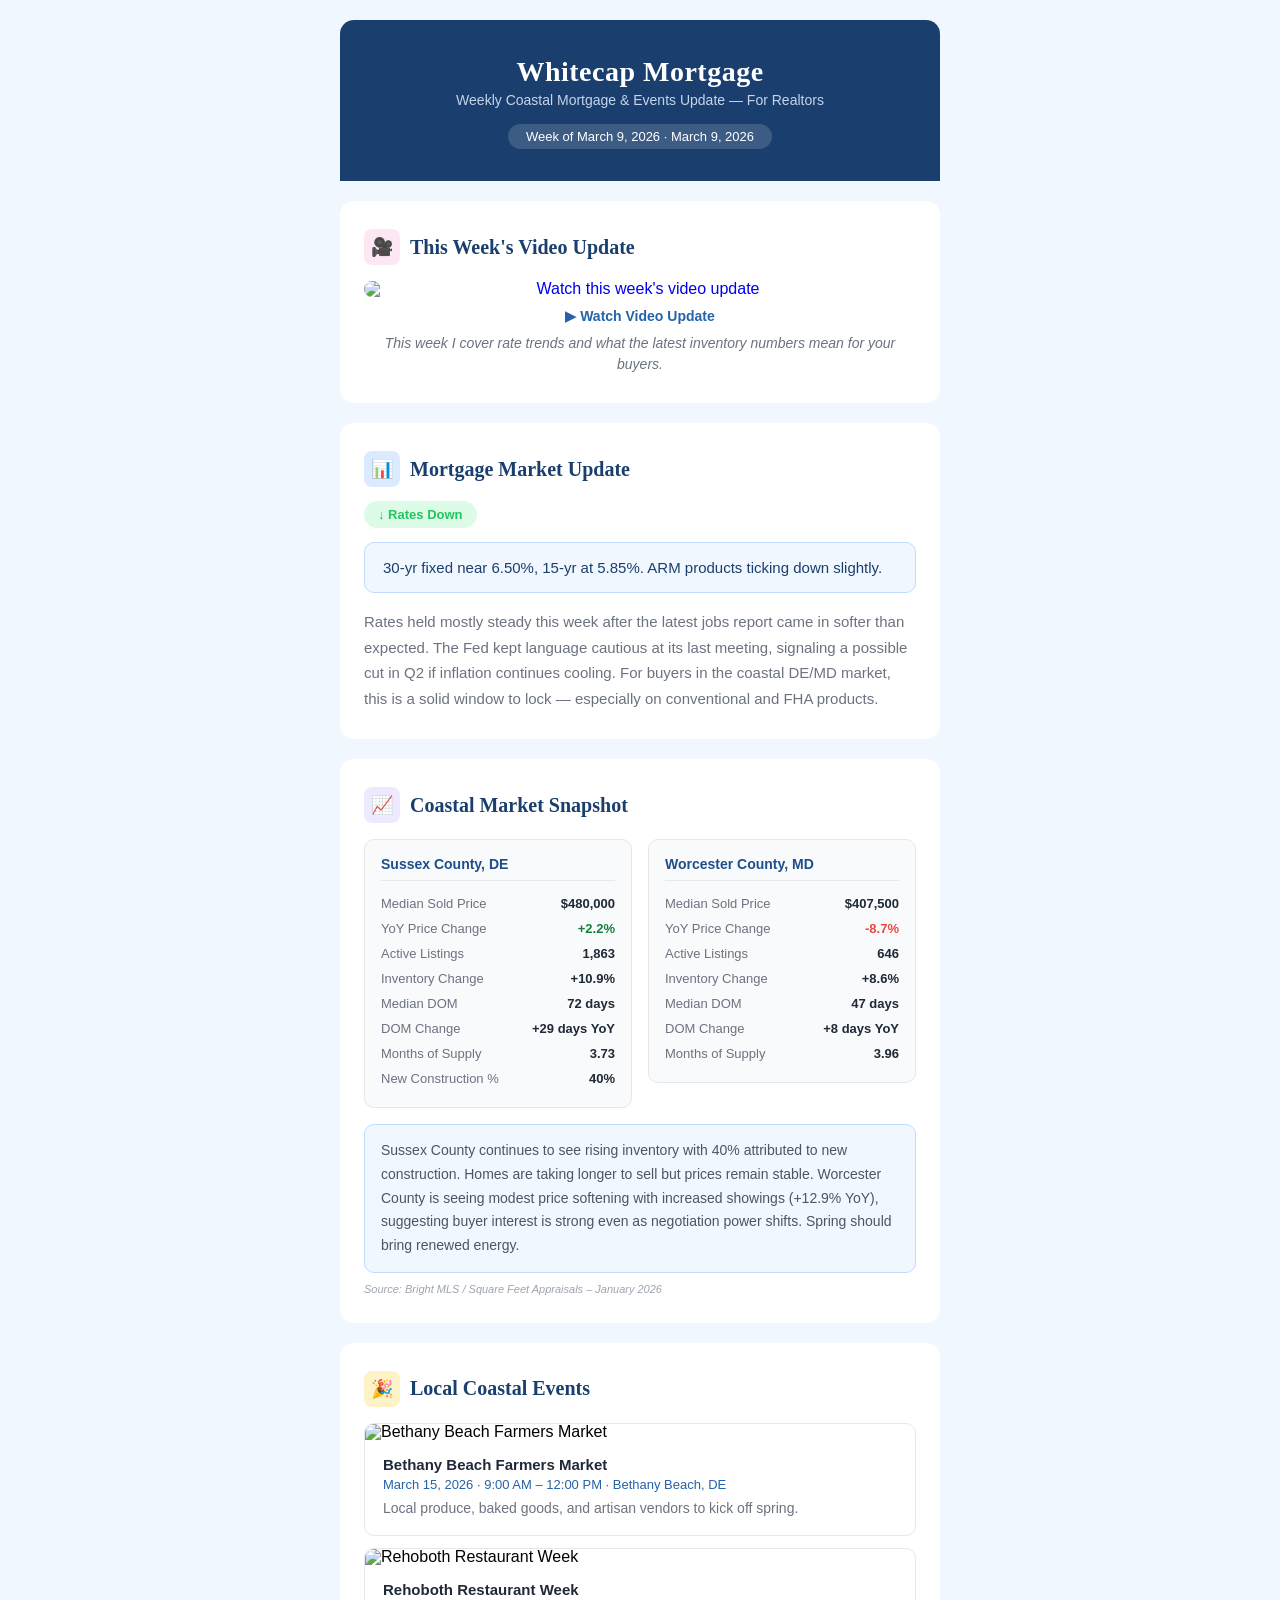
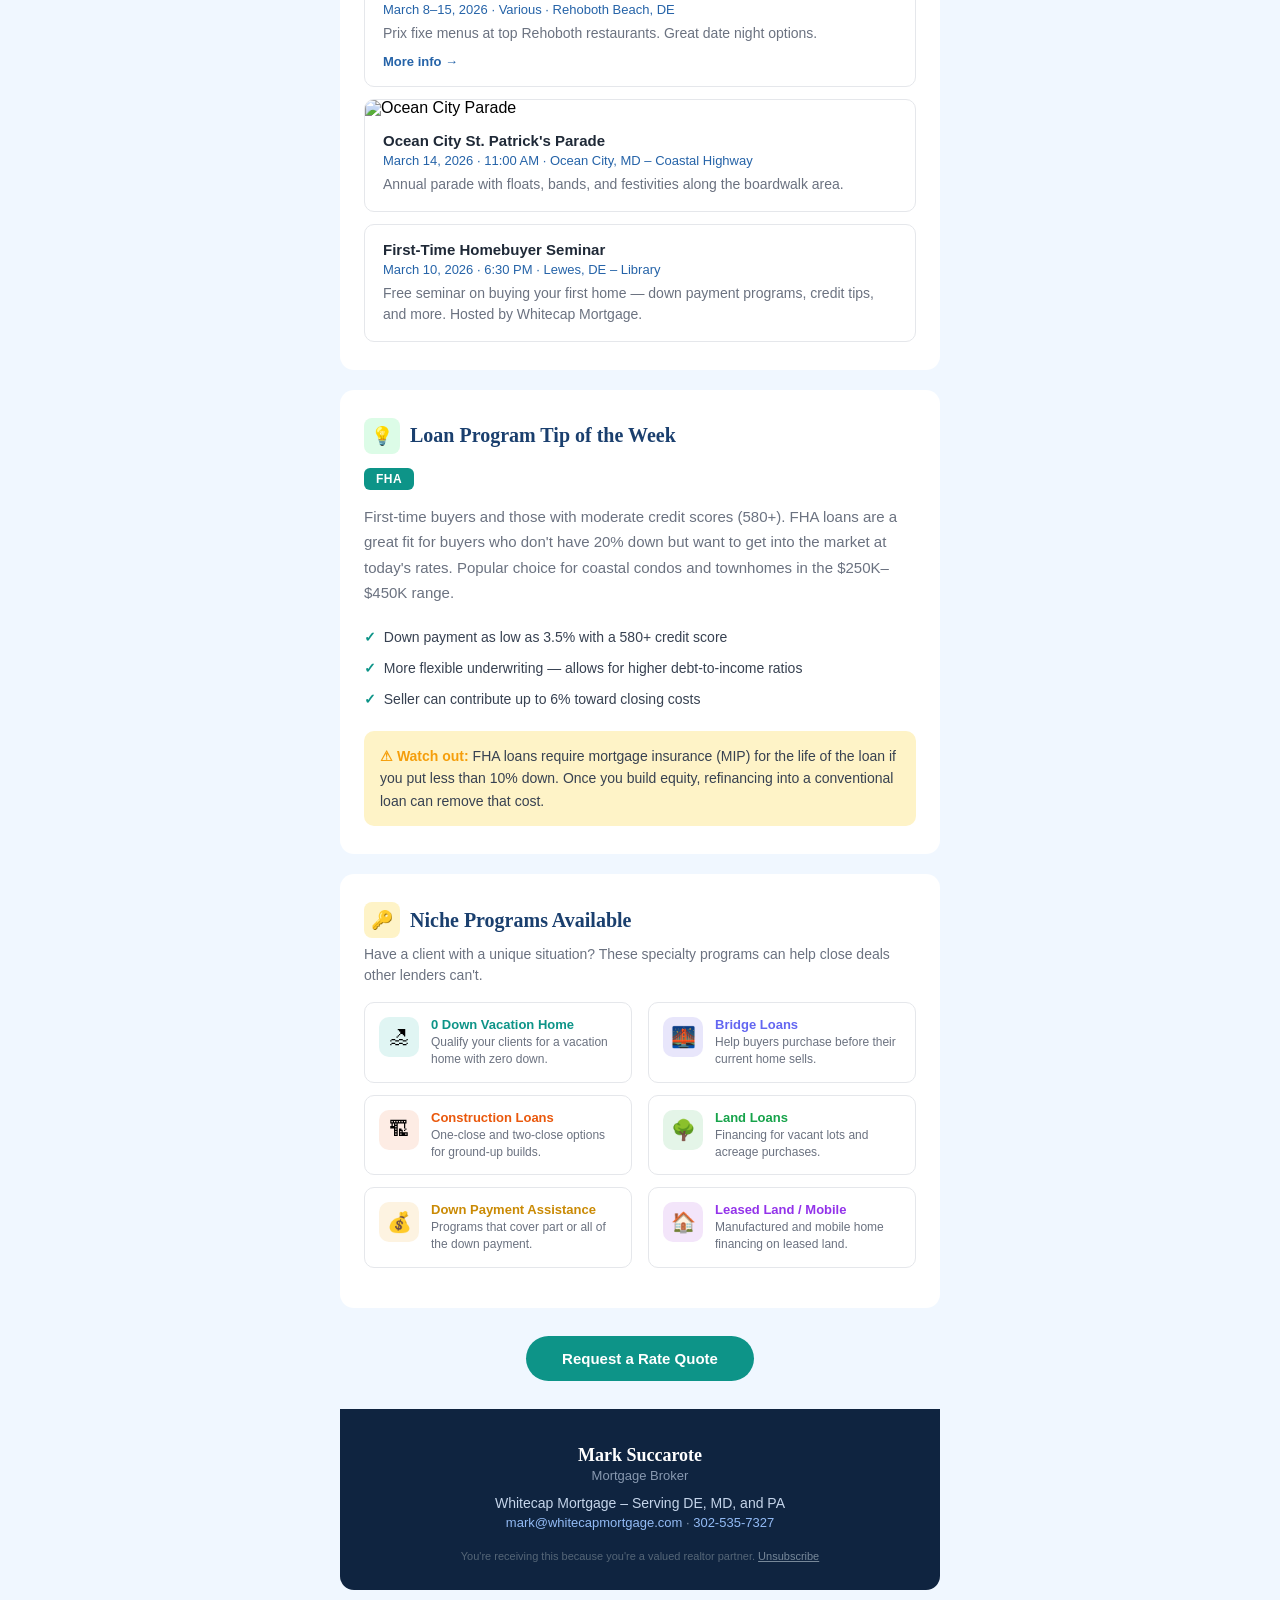
==== index.html @ 46ae816a "Add newsletter template" ====
<!DOCTYPE html>
<html lang="en" xmlns="http://www.w3.org/1999/xhtml" xmlns:v="urn:schemas-microsoft-com:vml" xmlns:o="urn:schemas-microsoft-com:office:office">
<head>
<meta charset="UTF-8">
<meta name="viewport" content="width=device-width, initial-scale=1.0">
<meta http-equiv="X-UA-Compatible" content="IE=edge">
<title>Whitecap Mortgage - Weekly Coastal Update</title>
<!--[if mso]>
<noscript>
<xml>
<o:OfficeDocumentSettings>
<o:PixelsPerInch>96</o:PixelsPerInch>
</o:OfficeDocumentSettings>
</xml>
</noscript>
<![endif]-->
<style type="text/css">
  body, table, td, a { -webkit-text-size-adjust: 100%; -ms-text-size-adjust: 100%; }
  table, td { mso-table-lspace: 0pt; mso-table-rspace: 0pt; }
  img { -ms-interpolation-mode: bicubic; border: 0; height: auto; line-height: 100%; outline: none; text-decoration: none; }
  body { margin: 0 !important; padding: 0 !important; width: 100% !important; }
  @media only screen and (max-width: 620px) {
    .mobile-full { width: 100% !important; }
    .mobile-padding { padding-left: 16px !important; padding-right: 16px !important; }
    .stats-col { display: block !important; width: 100% !important; padding-left: 0 !important; padding-right: 0 !important; padding-bottom: 12px !important; }
    .niche-col { display: block !important; width: 100% !important; padding-left: 0 !important; padding-right: 0 !important; }
  }
</style>
</head>
<body style="margin:0; padding:0; background-color:#f0f7ff; font-family:Arial, Helvetica, sans-serif;">

<!-- WRAPPER -->
<table role="presentation" width="100%" cellpadding="0" cellspacing="0" border="0" style="background-color:#f0f7ff;">
<tr><td align="center" style="padding:20px 10px;">

<!-- MAIN CONTAINER 600px -->
<table role="presentation" width="600" cellpadding="0" cellspacing="0" border="0" class="mobile-full" style="max-width:600px; width:100%;">

<!-- ========== HEADER ========== -->
<tr>
<td align="center" style="background-color:#1a3f6e; padding:36px 24px 32px; border-radius:14px 14px 0 0;">
  <h1 style="margin:0; font-family:Georgia, 'Times New Roman', serif; font-size:28px; font-weight:700; color:#ffffff; letter-spacing:0.5px;">Whitecap Mortgage</h1>
  <p style="margin:4px 0 0; font-size:14px; color:#c5d5ea; font-weight:400;">Weekly Coastal Mortgage &amp; Events Update &#8212; For Realtors</p>
  <table role="presentation" cellpadding="0" cellspacing="0" border="0" style="margin-top:16px;">
  <tr><td style="background-color:rgba(255,255,255,0.15); border-radius:20px; padding:5px 18px; font-size:13px; font-weight:500; color:#ffffff;">
    <!-- EDIT: Issue title and date -->
    Week of March 9, 2026 &#183; March 9, 2026
  </td></tr>
  </table>
</td>
</tr>

<!-- SPACER -->
<tr><td style="height:20px; background-color:#f0f7ff; font-size:1px; line-height:1px;">&#160;</td></tr>

<!-- ========== WEEKLY VIDEO ========== -->
<!-- Delete this entire section if no video this week -->
<tr>
<td style="background-color:#ffffff; border-radius:14px; padding:28px 24px;" class="mobile-padding">
  <table role="presentation" cellpadding="0" cellspacing="0" border="0"><tr>
    <td style="width:36px; height:36px; background-color:#fce7f3; border-radius:8px; text-align:center; vertical-align:middle; font-size:18px;">&#127909;</td>
    <td style="padding-left:10px; font-family:Georgia, 'Times New Roman', serif; font-size:20px; font-weight:700; color:#1a3f6e;">This Week's Video Update</td>
  </tr></table>
  <!-- EDIT: Replace YOUR_VIDEO_ID with the YouTube video ID -->
  <table role="presentation" width="100%" cellpadding="0" cellspacing="0" border="0" style="margin-top:16px;">
  <tr><td align="center">
    <a href="https://www.youtube.com/watch?v=YOUR_VIDEO_ID" target="_blank" style="text-decoration:none;">
      <img src="https://img.youtube.com/vi/YOUR_VIDEO_ID/hqdefault.jpg" alt="Watch this week's video update" width="552" style="width:100%; max-width:552px; border-radius:10px; display:block;" />
    </a>
    <p style="margin:10px 0 0;">
      <a href="https://www.youtube.com/watch?v=YOUR_VIDEO_ID" target="_blank" style="font-size:14px; font-weight:600; color:#2563a8; text-decoration:none;">&#9654; Watch Video Update</a>
    </p>
    <!-- EDIT: Video caption -->
    <p style="margin:8px 0 0; font-size:14px; color:#6b7280; font-style:italic; line-height:1.5;">
      This week I cover rate trends and what the latest inventory numbers mean for your buyers.
    </p>
  </td></tr>
  </table>
</td>
</tr>
<!-- END VIDEO -->

<tr><td style="height:20px; background-color:#f0f7ff; font-size:1px; line-height:1px;">&#160;</td></tr>

<!-- ========== MORTGAGE MARKET UPDATE ========== -->
<tr>
<td style="background-color:#ffffff; border-radius:14px; padding:28px 24px;" class="mobile-padding">
  <table role="presentation" cellpadding="0" cellspacing="0" border="0"><tr>
    <td style="width:36px; height:36px; background-color:#dbeafe; border-radius:8px; text-align:center; vertical-align:middle; font-size:18px;">&#128202;</td>
    <td style="padding-left:10px; font-family:Georgia, 'Times New Roman', serif; font-size:20px; font-weight:700; color:#1a3f6e;">Mortgage Market Update</td>
  </tr></table>

  <!-- EDIT: Rate direction - pick ONE badge, delete the other two -->
  <!-- DOWN (green) -->
  <table role="presentation" cellpadding="0" cellspacing="0" border="0" style="margin-top:14px;">
  <tr><td style="background-color:#dcfce7; border-radius:20px; padding:6px 14px; font-size:13px; font-weight:700; color:#22c55e;">&#8595; Rates Down</td></tr>
  </table>
  <!-- UP (red) - uncomment if needed
  <table role="presentation" cellpadding="0" cellspacing="0" border="0" style="margin-top:14px;">
  <tr><td style="background-color:#fee2e2; border-radius:20px; padding:6px 14px; font-size:13px; font-weight:700; color:#ef4444;">&#8593; Rates Up</td></tr>
  </table>
  -->
  <!-- FLAT (amber) - uncomment if needed
  <table role="presentation" cellpadding="0" cellspacing="0" border="0" style="margin-top:14px;">
  <tr><td style="background-color:#fef3c7; border-radius:20px; padding:6px 14px; font-size:13px; font-weight:700; color:#f59e0b;">&#8594; Rates Flat</td></tr>
  </table>
  -->

  <!-- EDIT: Rate snapshot -->
  <table role="presentation" width="100%" cellpadding="0" cellspacing="0" border="0" style="margin-top:14px;">
  <tr><td style="background-color:#f0f7ff; border:1px solid #bfdbfe; border-radius:10px; padding:16px 18px; font-size:15px; font-weight:500; color:#1a3f6e;">
    30-yr fixed near 6.50%, 15-yr at 5.85%. ARM products ticking down slightly.
  </td></tr>
  </table>

  <!-- EDIT: Commentary -->
  <p style="margin:16px 0 0; font-size:15px; color:#6b7280; line-height:1.7;">
    Rates held mostly steady this week after the latest jobs report came in softer than expected. The Fed kept language cautious at its last meeting, signaling a possible cut in Q2 if inflation continues cooling. For buyers in the coastal DE/MD market, this is a solid window to lock &#8212; especially on conventional and FHA products.
  </p>
</td>
</tr>

<tr><td style="height:20px; background-color:#f0f7ff; font-size:1px; line-height:1px;">&#160;</td></tr>

<!-- ========== COASTAL MARKET SNAPSHOT ========== -->
<tr>
<td style="background-color:#ffffff; border-radius:14px; padding:28px 24px;" class="mobile-padding">
  <table role="presentation" cellpadding="0" cellspacing="0" border="0"><tr>
    <td style="width:36px; height:36px; background-color:#ede9fe; border-radius:8px; text-align:center; vertical-align:middle; font-size:18px;">&#128200;</td>
    <td style="padding-left:10px; font-family:Georgia, 'Times New Roman', serif; font-size:20px; font-weight:700; color:#1a3f6e;">Coastal Market Snapshot</td>
  </tr></table>

  <table role="presentation" width="100%" cellpadding="0" cellspacing="0" border="0" style="margin-top:16px;">
  <tr>
    <!-- SUSSEX COUNTY -->
    <td width="48%" valign="top" class="stats-col" style="padding-right:8px;">
      <table role="presentation" width="100%" cellpadding="0" cellspacing="0" border="0" style="background-color:#f9fafb; border:1px solid #e5e7eb; border-radius:10px;">
      <tr><td style="padding:16px;">
        <p style="margin:0 0 10px; font-size:14px; font-weight:700; color:#1e4f8a; padding-bottom:8px; border-bottom:1px solid #e5e7eb;">Sussex County, DE</p>
        <!-- EDIT: Sussex stats -->
        <table role="presentation" width="100%" cellpadding="0" cellspacing="0" border="0">
          <tr><td style="padding:5px 0; font-size:13px; color:#6b7280;">Median Sold Price</td><td align="right" style="padding:5px 0; font-size:13px; font-weight:700; color:#1f2937;">$480,000</td></tr>
          <tr><td style="padding:5px 0; font-size:13px; color:#6b7280;">YoY Price Change</td><td align="right" style="padding:5px 0; font-size:13px; font-weight:700; color:#15803d;">+2.2%</td></tr>
          <tr><td style="padding:5px 0; font-size:13px; color:#6b7280;">Active Listings</td><td align="right" style="padding:5px 0; font-size:13px; font-weight:700; color:#1f2937;">1,863</td></tr>
          <tr><td style="padding:5px 0; font-size:13px; color:#6b7280;">Inventory Change</td><td align="right" style="padding:5px 0; font-size:13px; font-weight:700; color:#1f2937;">+10.9%</td></tr>
          <tr><td style="padding:5px 0; font-size:13px; color:#6b7280;">Median DOM</td><td align="right" style="padding:5px 0; font-size:13px; font-weight:700; color:#1f2937;">72 days</td></tr>
          <tr><td style="padding:5px 0; font-size:13px; color:#6b7280;">DOM Change</td><td align="right" style="padding:5px 0; font-size:13px; font-weight:700; color:#1f2937;">+29 days YoY</td></tr>
          <tr><td style="padding:5px 0; font-size:13px; color:#6b7280;">Months of Supply</td><td align="right" style="padding:5px 0; font-size:13px; font-weight:700; color:#1f2937;">3.73</td></tr>
          <tr><td style="padding:5px 0; font-size:13px; color:#6b7280;">New Construction %</td><td align="right" style="padding:5px 0; font-size:13px; font-weight:700; color:#1f2937;">40%</td></tr>
        </table>
      </td></tr>
      </table>
    </td>

    <!-- WORCESTER COUNTY -->
    <td width="48%" valign="top" class="stats-col" style="padding-left:8px;">
      <table role="presentation" width="100%" cellpadding="0" cellspacing="0" border="0" style="background-color:#f9fafb; border:1px solid #e5e7eb; border-radius:10px;">
      <tr><td style="padding:16px;">
        <p style="margin:0 0 10px; font-size:14px; font-weight:700; color:#1e4f8a; padding-bottom:8px; border-bottom:1px solid #e5e7eb;">Worcester County, MD</p>
        <!-- EDIT: Worcester stats -->
        <table role="presentation" width="100%" cellpadding="0" cellspacing="0" border="0">
          <tr><td style="padding:5px 0; font-size:13px; color:#6b7280;">Median Sold Price</td><td align="right" style="padding:5px 0; font-size:13px; font-weight:700; color:#1f2937;">$407,500</td></tr>
          <tr><td style="padding:5px 0; font-size:13px; color:#6b7280;">YoY Price Change</td><td align="right" style="padding:5px 0; font-size:13px; font-weight:700; color:#ef4444;">-8.7%</td></tr>
          <tr><td style="padding:5px 0; font-size:13px; color:#6b7280;">Active Listings</td><td align="right" style="padding:5px 0; font-size:13px; font-weight:700; color:#1f2937;">646</td></tr>
          <tr><td style="padding:5px 0; font-size:13px; color:#6b7280;">Inventory Change</td><td align="right" style="padding:5px 0; font-size:13px; font-weight:700; color:#1f2937;">+8.6%</td></tr>
          <tr><td style="padding:5px 0; font-size:13px; color:#6b7280;">Median DOM</td><td align="right" style="padding:5px 0; font-size:13px; font-weight:700; color:#1f2937;">47 days</td></tr>
          <tr><td style="padding:5px 0; font-size:13px; color:#6b7280;">DOM Change</td><td align="right" style="padding:5px 0; font-size:13px; font-weight:700; color:#1f2937;">+8 days YoY</td></tr>
          <tr><td style="padding:5px 0; font-size:13px; color:#6b7280;">Months of Supply</td><td align="right" style="padding:5px 0; font-size:13px; font-weight:700; color:#1f2937;">3.96</td></tr>
        </table>
      </td></tr>
      </table>
    </td>
  </tr>
  </table>

  <!-- EDIT: Market commentary -->
  <table role="presentation" width="100%" cellpadding="0" cellspacing="0" border="0" style="margin-top:16px;">
  <tr><td style="background-color:#f0f7ff; border:1px solid #bfdbfe; border-radius:10px; padding:14px 16px; font-size:14px; color:#4b5563; line-height:1.7;">
    Sussex County continues to see rising inventory with 40% attributed to new construction. Homes are taking longer to sell but prices remain stable. Worcester County is seeing modest price softening with increased showings (+12.9% YoY), suggesting buyer interest is strong even as negotiation power shifts. Spring should bring renewed energy.
  </td></tr>
  </table>
  <p style="margin:10px 0 0; font-size:11px; color:#9ca3af; font-style:italic;">Source: Bright MLS / Square Feet Appraisals &#8211; January 2026</p>
</td>
</tr>

<tr><td style="height:20px; background-color:#f0f7ff; font-size:1px; line-height:1px;">&#160;</td></tr>

<!-- ========== LOCAL COASTAL EVENTS ========== -->
<tr>
<td style="background-color:#ffffff; border-radius:14px; padding:28px 24px;" class="mobile-padding">
  <table role="presentation" cellpadding="0" cellspacing="0" border="0"><tr>
    <td style="width:36px; height:36px; background-color:#fef3c7; border-radius:8px; text-align:center; vertical-align:middle; font-size:18px;">&#127881;</td>
    <td style="padding-left:10px; font-family:Georgia, 'Times New Roman', serif; font-size:20px; font-weight:700; color:#1a3f6e;">Local Coastal Events</td>
  </tr></table>

  <!-- EDIT: EVENT 1 (with image) - copy this block for more events -->
  <table role="presentation" width="100%" cellpadding="0" cellspacing="0" border="0" style="margin-top:16px; border:1px solid #e5e7eb; border-radius:10px; overflow:hidden;">
  <tr><td>
    <img src="https://images.unsplash.com/photo-1488459716781-31db52582fe9?w=600&h=240&fit=crop" alt="Bethany Beach Farmers Market" width="552" style="width:100%; max-width:552px; height:auto; display:block;" />
  </td></tr>
  <tr><td style="padding:16px 18px;">
    <p style="margin:0 0 4px; font-size:15px; font-weight:600; color:#1f2937;">Bethany Beach Farmers Market</p>
    <p style="margin:0 0 6px; font-size:13px; font-weight:500; color:#2563a8;">March 15, 2026 &#183; 9:00 AM &#8211; 12:00 PM &#183; Bethany Beach, DE</p>
    <p style="margin:0; font-size:14px; color:#6b7280; line-height:1.5;">Local produce, baked goods, and artisan vendors to kick off spring.</p>
  </td></tr>
  </table>

  <!-- EDIT: EVENT 2 (with image + link) -->
  <table role="presentation" width="100%" cellpadding="0" cellspacing="0" border="0" style="margin-top:12px; border:1px solid #e5e7eb; border-radius:10px; overflow:hidden;">
  <tr><td>
    <img src="https://images.unsplash.com/photo-1517248135467-4c7edcad34c4?w=600&h=240&fit=crop" alt="Rehoboth Restaurant Week" width="552" style="width:100%; max-width:552px; height:auto; display:block;" />
  </td></tr>
  <tr><td style="padding:16px 18px;">
    <p style="margin:0 0 4px; font-size:15px; font-weight:600; color:#1f2937;">Rehoboth Restaurant Week</p>
    <p style="margin:0 0 6px; font-size:13px; font-weight:500; color:#2563a8;">March 8&#8211;15, 2026 &#183; Various &#183; Rehoboth Beach, DE</p>
    <p style="margin:0; font-size:14px; color:#6b7280; line-height:1.5;">Prix fixe menus at top Rehoboth restaurants. Great date night options.</p>
    <p style="margin:8px 0 0;"><a href="https://rehobothrestaurantweek.com" target="_blank" style="font-size:13px; font-weight:600; color:#2563a8; text-decoration:none;">More info &#8594;</a></p>
  </td></tr>
  </table>

  <!-- EDIT: EVENT 3 (with image) -->
  <table role="presentation" width="100%" cellpadding="0" cellspacing="0" border="0" style="margin-top:12px; border:1px solid #e5e7eb; border-radius:10px; overflow:hidden;">
  <tr><td>
    <img src="https://images.unsplash.com/photo-1513151233558-d860c5398176?w=600&h=240&fit=crop" alt="Ocean City Parade" width="552" style="width:100%; max-width:552px; height:auto; display:block;" />
  </td></tr>
  <tr><td style="padding:16px 18px;">
    <p style="margin:0 0 4px; font-size:15px; font-weight:600; color:#1f2937;">Ocean City St. Patrick's Parade</p>
    <p style="margin:0 0 6px; font-size:13px; font-weight:500; color:#2563a8;">March 14, 2026 &#183; 11:00 AM &#183; Ocean City, MD &#8211; Coastal Highway</p>
    <p style="margin:0; font-size:14px; color:#6b7280; line-height:1.5;">Annual parade with floats, bands, and festivities along the boardwalk area.</p>
  </td></tr>
  </table>

  <!-- EDIT: EVENT 4 (no image) -->
  <table role="presentation" width="100%" cellpadding="0" cellspacing="0" border="0" style="margin-top:12px; border:1px solid #e5e7eb; border-radius:10px; overflow:hidden;">
  <tr><td style="padding:16px 18px;">
    <p style="margin:0 0 4px; font-size:15px; font-weight:600; color:#1f2937;">First-Time Homebuyer Seminar</p>
    <p style="margin:0 0 6px; font-size:13px; font-weight:500; color:#2563a8;">March 10, 2026 &#183; 6:30 PM &#183; Lewes, DE &#8211; Library</p>
    <p style="margin:0; font-size:14px; color:#6b7280; line-height:1.5;">Free seminar on buying your first home &#8212; down payment programs, credit tips, and more. Hosted by Whitecap Mortgage.</p>
  </td></tr>
  </table>
</td>
</tr>

<tr><td style="height:20px; background-color:#f0f7ff; font-size:1px; line-height:1px;">&#160;</td></tr>

<!-- ========== LOAN PROGRAM TIP ========== -->
<tr>
<td style="background-color:#ffffff; border-radius:14px; padding:28px 24px;" class="mobile-padding">
  <table role="presentation" cellpadding="0" cellspacing="0" border="0"><tr>
    <td style="width:36px; height:36px; background-color:#dcfce7; border-radius:8px; text-align:center; vertical-align:middle; font-size:18px;">&#128161;</td>
    <td style="padding-left:10px; font-family:Georgia, 'Times New Roman', serif; font-size:20px; font-weight:700; color:#1a3f6e;">Loan Program Tip of the Week</td>
  </tr></table>

  <!-- EDIT: Program name -->
  <table role="presentation" cellpadding="0" cellspacing="0" border="0" style="margin-top:14px;">
  <tr><td style="background-color:#0d9488; border-radius:6px; padding:4px 12px; font-size:12px; font-weight:700; color:#ffffff; letter-spacing:0.5px; text-transform:uppercase;">FHA</td></tr>
  </table>

  <!-- EDIT: Who it's for -->
  <p style="margin:14px 0 16px; font-size:15px; color:#6b7280; line-height:1.7;">
    First-time buyers and those with moderate credit scores (580+). FHA loans are a great fit for buyers who don't have 20% down but want to get into the market at today's rates. Popular choice for coastal condos and townhomes in the $250K&#8211;$450K range.
  </p>

  <!-- EDIT: Benefits -->
  <table role="presentation" width="100%" cellpadding="0" cellspacing="0" border="0">
    <tr><td style="padding:5px 0; font-size:14px; color:#374151; line-height:1.5;"><span style="color:#0d9488; font-weight:700;">&#10003;</span> &#160;Down payment as low as 3.5% with a 580+ credit score</td></tr>
    <tr><td style="padding:5px 0; font-size:14px; color:#374151; line-height:1.5;"><span style="color:#0d9488; font-weight:700;">&#10003;</span> &#160;More flexible underwriting &#8212; allows for higher debt-to-income ratios</td></tr>
    <tr><td style="padding:5px 0; font-size:14px; color:#374151; line-height:1.5;"><span style="color:#0d9488; font-weight:700;">&#10003;</span> &#160;Seller can contribute up to 6% toward closing costs</td></tr>
  </table>

  <!-- EDIT: Watch out -->
  <table role="presentation" width="100%" cellpadding="0" cellspacing="0" border="0" style="margin-top:16px;">
  <tr><td style="background-color:#fef3c7; border-radius:10px; padding:14px 16px; font-size:14px; color:#374151; line-height:1.6;">
    <strong style="color:#f59e0b;">&#9888; Watch out:</strong> FHA loans require mortgage insurance (MIP) for the life of the loan if you put less than 10% down. Once you build equity, refinancing into a conventional loan can remove that cost.
  </td></tr>
  </table>
</td>
</tr>

<tr><td style="height:20px; background-color:#f0f7ff; font-size:1px; line-height:1px;">&#160;</td></tr>

<!-- ========== NICHE PROGRAMS AVAILABLE ========== -->
<tr>
<td style="background-color:#ffffff; border-radius:14px; padding:28px 24px;" class="mobile-padding">
  <table role="presentation" cellpadding="0" cellspacing="0" border="0"><tr>
    <td style="width:36px; height:36px; background-color:#fef3c7; border-radius:8px; text-align:center; vertical-align:middle; font-size:18px;">&#128273;</td>
    <td style="padding-left:10px; font-family:Georgia, 'Times New Roman', serif; font-size:20px; font-weight:700; color:#1a3f6e;">Niche Programs Available</td>
  </tr></table>
  <p style="margin:6px 0 16px; font-size:14px; color:#6b7280; line-height:1.5;">Have a client with a unique situation? These specialty programs can help close deals other lenders can't.</p>

  <!-- EDIT: Replace # in each href with your blog URL -->
  <table role="presentation" width="100%" cellpadding="0" cellspacing="0" border="0">

  <!-- Row 1 -->
  <tr>
    <td width="48%" valign="top" class="niche-col" style="padding-right:8px; padding-bottom:12px;">
      <table role="presentation" width="100%" cellpadding="0" cellspacing="0" border="0" style="border:1px solid #e5e7eb; border-radius:10px;">
      <tr><td style="padding:14px;">
        <a href="#" target="_blank" style="text-decoration:none; color:inherit; display:block;">
        <table role="presentation" cellpadding="0" cellspacing="0" border="0"><tr>
          <td valign="top" style="width:40px;">
            <table role="presentation" cellpadding="0" cellspacing="0" border="0"><tr>
            <td style="width:40px; height:40px; background-color:#e0f5f3; border-radius:10px; text-align:center; vertical-align:middle; font-size:20px;">&#127958;</td>
            </tr></table>
          </td>
          <td style="padding-left:12px;">
            <p style="margin:0 0 2px; font-size:13px; font-weight:700; color:#0d9488;">0 Down Vacation Home</p>
            <p style="margin:0; font-size:12px; color:#6b7280; line-height:1.4;">Qualify your clients for a vacation home with zero down.</p>
          </td>
        </tr></table>
        </a>
      </td></tr>
      </table>
    </td>
    <td width="48%" valign="top" class="niche-col" style="padding-left:8px; padding-bottom:12px;">
      <table role="presentation" width="100%" cellpadding="0" cellspacing="0" border="0" style="border:1px solid #e5e7eb; border-radius:10px;">
      <tr><td style="padding:14px;">
        <a href="#" target="_blank" style="text-decoration:none; color:inherit; display:block;">
        <table role="presentation" cellpadding="0" cellspacing="0" border="0"><tr>
          <td valign="top" style="width:40px;">
            <table role="presentation" cellpadding="0" cellspacing="0" border="0"><tr>
            <td style="width:40px; height:40px; background-color:#e8e6fb; border-radius:10px; text-align:center; vertical-align:middle; font-size:20px;">&#127753;</td>
            </tr></table>
          </td>
          <td style="padding-left:12px;">
            <p style="margin:0 0 2px; font-size:13px; font-weight:700; color:#6366f1;">Bridge Loans</p>
            <p style="margin:0; font-size:12px; color:#6b7280; line-height:1.4;">Help buyers purchase before their current home sells.</p>
          </td>
        </tr></table>
        </a>
      </td></tr>
      </table>
    </td>
  </tr>

  <!-- Row 2 -->
  <tr>
    <td width="48%" valign="top" class="niche-col" style="padding-right:8px; padding-bottom:12px;">
      <table role="presentation" width="100%" cellpadding="0" cellspacing="0" border="0" style="border:1px solid #e5e7eb; border-radius:10px;">
      <tr><td style="padding:14px;">
        <a href="#" target="_blank" style="text-decoration:none; color:inherit; display:block;">
        <table role="presentation" cellpadding="0" cellspacing="0" border="0"><tr>
          <td valign="top" style="width:40px;">
            <table role="presentation" cellpadding="0" cellspacing="0" border="0"><tr>
            <td style="width:40px; height:40px; background-color:#fdece4; border-radius:10px; text-align:center; vertical-align:middle; font-size:20px;">&#127959;</td>
            </tr></table>
          </td>
          <td style="padding-left:12px;">
            <p style="margin:0 0 2px; font-size:13px; font-weight:700; color:#ea580c;">Construction Loans</p>
            <p style="margin:0; font-size:12px; color:#6b7280; line-height:1.4;">One-close and two-close options for ground-up builds.</p>
          </td>
        </tr></table>
        </a>
      </td></tr>
      </table>
    </td>
    <td width="48%" valign="top" class="niche-col" style="padding-left:8px; padding-bottom:12px;">
      <table role="presentation" width="100%" cellpadding="0" cellspacing="0" border="0" style="border:1px solid #e5e7eb; border-radius:10px;">
      <tr><td style="padding:14px;">
        <a href="#" target="_blank" style="text-decoration:none; color:inherit; display:block;">
        <table role="presentation" cellpadding="0" cellspacing="0" border="0"><tr>
          <td valign="top" style="width:40px;">
            <table role="presentation" cellpadding="0" cellspacing="0" border="0"><tr>
            <td style="width:40px; height:40px; background-color:#e4f5e8; border-radius:10px; text-align:center; vertical-align:middle; font-size:20px;">&#127795;</td>
            </tr></table>
          </td>
          <td style="padding-left:12px;">
            <p style="margin:0 0 2px; font-size:13px; font-weight:700; color:#16a34a;">Land Loans</p>
            <p style="margin:0; font-size:12px; color:#6b7280; line-height:1.4;">Financing for vacant lots and acreage purchases.</p>
          </td>
        </tr></table>
        </a>
      </td></tr>
      </table>
    </td>
  </tr>

  <!-- Row 3 -->
  <tr>
    <td width="48%" valign="top" class="niche-col" style="padding-right:8px; padding-bottom:12px;">
      <table role="presentation" width="100%" cellpadding="0" cellspacing="0" border="0" style="border:1px solid #e5e7eb; border-radius:10px;">
      <tr><td style="padding:14px;">
        <a href="#" target="_blank" style="text-decoration:none; color:inherit; display:block;">
        <table role="presentation" cellpadding="0" cellspacing="0" border="0"><tr>
          <td valign="top" style="width:40px;">
            <table role="presentation" cellpadding="0" cellspacing="0" border="0"><tr>
            <td style="width:40px; height:40px; background-color:#fdf3e1; border-radius:10px; text-align:center; vertical-align:middle; font-size:20px;">&#128176;</td>
            </tr></table>
          </td>
          <td style="padding-left:12px;">
            <p style="margin:0 0 2px; font-size:13px; font-weight:700; color:#ca8a04;">Down Payment Assistance</p>
            <p style="margin:0; font-size:12px; color:#6b7280; line-height:1.4;">Programs that cover part or all of the down payment.</p>
          </td>
        </tr></table>
        </a>
      </td></tr>
      </table>
    </td>
    <td width="48%" valign="top" class="niche-col" style="padding-left:8px; padding-bottom:12px;">
      <table role="presentation" width="100%" cellpadding="0" cellspacing="0" border="0" style="border:1px solid #e5e7eb; border-radius:10px;">
      <tr><td style="padding:14px;">
        <a href="#" target="_blank" style="text-decoration:none; color:inherit; display:block;">
        <table role="presentation" cellpadding="0" cellspacing="0" border="0"><tr>
          <td valign="top" style="width:40px;">
            <table role="presentation" cellpadding="0" cellspacing="0" border="0"><tr>
            <td style="width:40px; height:40px; background-color:#f3e5fa; border-radius:10px; text-align:center; vertical-align:middle; font-size:20px;">&#127968;</td>
            </tr></table>
          </td>
          <td style="padding-left:12px;">
            <p style="margin:0 0 2px; font-size:13px; font-weight:700; color:#9333ea;">Leased Land / Mobile</p>
            <p style="margin:0; font-size:12px; color:#6b7280; line-height:1.4;">Manufactured and mobile home financing on leased land.</p>
          </td>
        </tr></table>
        </a>
      </td></tr>
      </table>
    </td>
  </tr>

  </table>
</td>
</tr>

<tr><td style="height:20px; background-color:#f0f7ff; font-size:1px; line-height:1px;">&#160;</td></tr>

<!-- ========== CTA BUTTON ========== -->
<tr>
<td align="center" style="padding:8px 0; background-color:#f0f7ff;">
  <!-- EDIT: CTA link URL -->
  <table role="presentation" cellpadding="0" cellspacing="0" border="0">
  <tr><td align="center" style="background-color:#0d9488; border-radius:30px;">
    <a href="#" target="_blank" style="display:inline-block; padding:14px 36px; font-size:15px; font-weight:600; color:#ffffff; text-decoration:none; font-family:Arial, Helvetica, sans-serif;">Request a Rate Quote</a>
  </td></tr>
  </table>
</td>
</tr>

<tr><td style="height:20px; background-color:#f0f7ff; font-size:1px; line-height:1px;">&#160;</td></tr>

<!-- ========== FOOTER ========== -->
<tr>
<td style="background-color:#0f2440; padding:36px 24px 28px; border-radius:0 0 14px 14px; text-align:center;">
  <p style="margin:0 0 2px; font-family:Georgia, 'Times New Roman', serif; font-size:18px; font-weight:700; color:#ffffff;">Mark Succarote</p>
  <p style="margin:0 0 12px; font-size:13px; color:#8899b0;">Mortgage Broker</p>
  <p style="margin:0 0 4px; font-size:14px; font-weight:500; color:#c5d5ea;">Whitecap Mortgage &#8211; Serving DE, MD, and PA</p>
  <p style="margin:0 0 20px; font-size:13px; color:#8899b0;">
    <a href="mailto:mark@whitecapmortgage.com" style="color:#93bbf5; text-decoration:none;">mark@whitecapmortgage.com</a> &#183;
    <a href="tel:3025357327" style="color:#93bbf5; text-decoration:none;">302-535-7327</a>
  </p>
  <p style="margin:0; font-size:11px; color:#556677;">You're receiving this because you're a valued realtor partner. <a href="#" style="color:#778899; text-decoration:underline;">Unsubscribe</a></p>
</td>
</tr>

</table>
<!-- END MAIN CONTAINER -->

</td></tr>
</table>
<!-- END WRAPPER -->

</body>
</html>
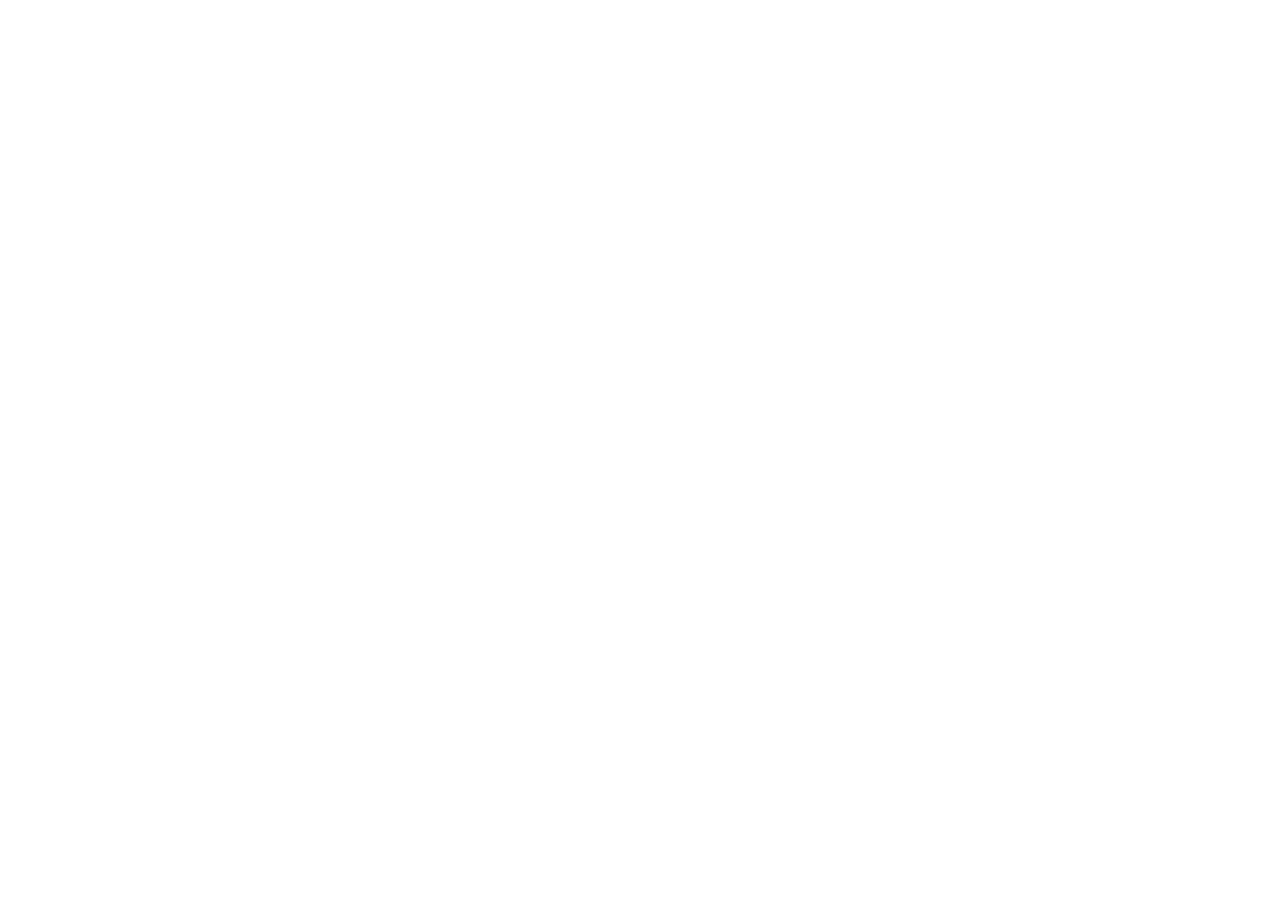
==== commit 50a7b3fd: "Add full newsletter web app - index.html" ====
--- a/index.html
+++ b/index.html
@@ -1,462 +1,13 @@
 <!DOCTYPE html>
-<html lang="en" xmlns="http://www.w3.org/1999/xhtml" xmlns:v="urn:schemas-microsoft-com:vml" xmlns:o="urn:schemas-microsoft-com:office:office">
+<html lang="en">
 <head>
 <meta charset="UTF-8">
 <meta name="viewport" content="width=device-width, initial-scale=1.0">
-<meta http-equiv="X-UA-Compatible" content="IE=edge">
-<title>Whitecap Mortgage - Weekly Coastal Update</title>
-<!--[if mso]>
-<noscript>
-<xml>
-<o:OfficeDocumentSettings>
-<o:PixelsPerInch>96</o:PixelsPerInch>
-</o:OfficeDocumentSettings>
-</xml>
-</noscript>
-<![endif]-->
-<style type="text/css">
-  body, table, td, a { -webkit-text-size-adjust: 100%; -ms-text-size-adjust: 100%; }
-  table, td { mso-table-lspace: 0pt; mso-table-rspace: 0pt; }
-  img { -ms-interpolation-mode: bicubic; border: 0; height: auto; line-height: 100%; outline: none; text-decoration: none; }
-  body { margin: 0 !important; padding: 0 !important; width: 100% !important; }
-  @media only screen and (max-width: 620px) {
-    .mobile-full { width: 100% !important; }
-    .mobile-padding { padding-left: 16px !important; padding-right: 16px !important; }
-    .stats-col { display: block !important; width: 100% !important; padding-left: 0 !important; padding-right: 0 !important; padding-bottom: 12px !important; }
-    .niche-col { display: block !important; width: 100% !important; padding-left: 0 !important; padding-right: 0 !important; }
-  }
-</style>
+<title>Whitecap Mortgage – Weekly Coastal Update</title>
+<link rel="stylesheet" href="style.css">
 </head>
-<body style="margin:0; padding:0; background-color:#f0f7ff; font-family:Arial, Helvetica, sans-serif;">
-
-<!-- WRAPPER -->
-<table role="presentation" width="100%" cellpadding="0" cellspacing="0" border="0" style="background-color:#f0f7ff;">
-<tr><td align="center" style="padding:20px 10px;">
-
-<!-- MAIN CONTAINER 600px -->
-<table role="presentation" width="600" cellpadding="0" cellspacing="0" border="0" class="mobile-full" style="max-width:600px; width:100%;">
-
-<!-- ========== HEADER ========== -->
-<tr>
-<td align="center" style="background-color:#1a3f6e; padding:36px 24px 32px; border-radius:14px 14px 0 0;">
-  <h1 style="margin:0; font-family:Georgia, 'Times New Roman', serif; font-size:28px; font-weight:700; color:#ffffff; letter-spacing:0.5px;">Whitecap Mortgage</h1>
-  <p style="margin:4px 0 0; font-size:14px; color:#c5d5ea; font-weight:400;">Weekly Coastal Mortgage &amp; Events Update &#8212; For Realtors</p>
-  <table role="presentation" cellpadding="0" cellspacing="0" border="0" style="margin-top:16px;">
-  <tr><td style="background-color:rgba(255,255,255,0.15); border-radius:20px; padding:5px 18px; font-size:13px; font-weight:500; color:#ffffff;">
-    <!-- EDIT: Issue title and date -->
-    Week of March 9, 2026 &#183; March 9, 2026
-  </td></tr>
-  </table>
-</td>
-</tr>
-
-<!-- SPACER -->
-<tr><td style="height:20px; background-color:#f0f7ff; font-size:1px; line-height:1px;">&#160;</td></tr>
-
-<!-- ========== WEEKLY VIDEO ========== -->
-<!-- Delete this entire section if no video this week -->
-<tr>
-<td style="background-color:#ffffff; border-radius:14px; padding:28px 24px;" class="mobile-padding">
-  <table role="presentation" cellpadding="0" cellspacing="0" border="0"><tr>
-    <td style="width:36px; height:36px; background-color:#fce7f3; border-radius:8px; text-align:center; vertical-align:middle; font-size:18px;">&#127909;</td>
-    <td style="padding-left:10px; font-family:Georgia, 'Times New Roman', serif; font-size:20px; font-weight:700; color:#1a3f6e;">This Week's Video Update</td>
-  </tr></table>
-  <!-- EDIT: Replace YOUR_VIDEO_ID with the YouTube video ID -->
-  <table role="presentation" width="100%" cellpadding="0" cellspacing="0" border="0" style="margin-top:16px;">
-  <tr><td align="center">
-    <a href="https://www.youtube.com/watch?v=YOUR_VIDEO_ID" target="_blank" style="text-decoration:none;">
-      <img src="https://img.youtube.com/vi/YOUR_VIDEO_ID/hqdefault.jpg" alt="Watch this week's video update" width="552" style="width:100%; max-width:552px; border-radius:10px; display:block;" />
-    </a>
-    <p style="margin:10px 0 0;">
-      <a href="https://www.youtube.com/watch?v=YOUR_VIDEO_ID" target="_blank" style="font-size:14px; font-weight:600; color:#2563a8; text-decoration:none;">&#9654; Watch Video Update</a>
-    </p>
-    <!-- EDIT: Video caption -->
-    <p style="margin:8px 0 0; font-size:14px; color:#6b7280; font-style:italic; line-height:1.5;">
-      This week I cover rate trends and what the latest inventory numbers mean for your buyers.
-    </p>
-  </td></tr>
-  </table>
-</td>
-</tr>
-<!-- END VIDEO -->
-
-<tr><td style="height:20px; background-color:#f0f7ff; font-size:1px; line-height:1px;">&#160;</td></tr>
-
-<!-- ========== MORTGAGE MARKET UPDATE ========== -->
-<tr>
-<td style="background-color:#ffffff; border-radius:14px; padding:28px 24px;" class="mobile-padding">
-  <table role="presentation" cellpadding="0" cellspacing="0" border="0"><tr>
-    <td style="width:36px; height:36px; background-color:#dbeafe; border-radius:8px; text-align:center; vertical-align:middle; font-size:18px;">&#128202;</td>
-    <td style="padding-left:10px; font-family:Georgia, 'Times New Roman', serif; font-size:20px; font-weight:700; color:#1a3f6e;">Mortgage Market Update</td>
-  </tr></table>
-
-  <!-- EDIT: Rate direction - pick ONE badge, delete the other two -->
-  <!-- DOWN (green) -->
-  <table role="presentation" cellpadding="0" cellspacing="0" border="0" style="margin-top:14px;">
-  <tr><td style="background-color:#dcfce7; border-radius:20px; padding:6px 14px; font-size:13px; font-weight:700; color:#22c55e;">&#8595; Rates Down</td></tr>
-  </table>
-  <!-- UP (red) - uncomment if needed
-  <table role="presentation" cellpadding="0" cellspacing="0" border="0" style="margin-top:14px;">
-  <tr><td style="background-color:#fee2e2; border-radius:20px; padding:6px 14px; font-size:13px; font-weight:700; color:#ef4444;">&#8593; Rates Up</td></tr>
-  </table>
-  -->
-  <!-- FLAT (amber) - uncomment if needed
-  <table role="presentation" cellpadding="0" cellspacing="0" border="0" style="margin-top:14px;">
-  <tr><td style="background-color:#fef3c7; border-radius:20px; padding:6px 14px; font-size:13px; font-weight:700; color:#f59e0b;">&#8594; Rates Flat</td></tr>
-  </table>
-  -->
-
-  <!-- EDIT: Rate snapshot -->
-  <table role="presentation" width="100%" cellpadding="0" cellspacing="0" border="0" style="margin-top:14px;">
-  <tr><td style="background-color:#f0f7ff; border:1px solid #bfdbfe; border-radius:10px; padding:16px 18px; font-size:15px; font-weight:500; color:#1a3f6e;">
-    30-yr fixed near 6.50%, 15-yr at 5.85%. ARM products ticking down slightly.
-  </td></tr>
-  </table>
-
-  <!-- EDIT: Commentary -->
-  <p style="margin:16px 0 0; font-size:15px; color:#6b7280; line-height:1.7;">
-    Rates held mostly steady this week after the latest jobs report came in softer than expected. The Fed kept language cautious at its last meeting, signaling a possible cut in Q2 if inflation continues cooling. For buyers in the coastal DE/MD market, this is a solid window to lock &#8212; especially on conventional and FHA products.
-  </p>
-</td>
-</tr>
-
-<tr><td style="height:20px; background-color:#f0f7ff; font-size:1px; line-height:1px;">&#160;</td></tr>
-
-<!-- ========== COASTAL MARKET SNAPSHOT ========== -->
-<tr>
-<td style="background-color:#ffffff; border-radius:14px; padding:28px 24px;" class="mobile-padding">
-  <table role="presentation" cellpadding="0" cellspacing="0" border="0"><tr>
-    <td style="width:36px; height:36px; background-color:#ede9fe; border-radius:8px; text-align:center; vertical-align:middle; font-size:18px;">&#128200;</td>
-    <td style="padding-left:10px; font-family:Georgia, 'Times New Roman', serif; font-size:20px; font-weight:700; color:#1a3f6e;">Coastal Market Snapshot</td>
-  </tr></table>
-
-  <table role="presentation" width="100%" cellpadding="0" cellspacing="0" border="0" style="margin-top:16px;">
-  <tr>
-    <!-- SUSSEX COUNTY -->
-    <td width="48%" valign="top" class="stats-col" style="padding-right:8px;">
-      <table role="presentation" width="100%" cellpadding="0" cellspacing="0" border="0" style="background-color:#f9fafb; border:1px solid #e5e7eb; border-radius:10px;">
-      <tr><td style="padding:16px;">
-        <p style="margin:0 0 10px; font-size:14px; font-weight:700; color:#1e4f8a; padding-bottom:8px; border-bottom:1px solid #e5e7eb;">Sussex County, DE</p>
-        <!-- EDIT: Sussex stats -->
-        <table role="presentation" width="100%" cellpadding="0" cellspacing="0" border="0">
-          <tr><td style="padding:5px 0; font-size:13px; color:#6b7280;">Median Sold Price</td><td align="right" style="padding:5px 0; font-size:13px; font-weight:700; color:#1f2937;">$480,000</td></tr>
-          <tr><td style="padding:5px 0; font-size:13px; color:#6b7280;">YoY Price Change</td><td align="right" style="padding:5px 0; font-size:13px; font-weight:700; color:#15803d;">+2.2%</td></tr>
-          <tr><td style="padding:5px 0; font-size:13px; color:#6b7280;">Active Listings</td><td align="right" style="padding:5px 0; font-size:13px; font-weight:700; color:#1f2937;">1,863</td></tr>
-          <tr><td style="padding:5px 0; font-size:13px; color:#6b7280;">Inventory Change</td><td align="right" style="padding:5px 0; font-size:13px; font-weight:700; color:#1f2937;">+10.9%</td></tr>
-          <tr><td style="padding:5px 0; font-size:13px; color:#6b7280;">Median DOM</td><td align="right" style="padding:5px 0; font-size:13px; font-weight:700; color:#1f2937;">72 days</td></tr>
-          <tr><td style="padding:5px 0; font-size:13px; color:#6b7280;">DOM Change</td><td align="right" style="padding:5px 0; font-size:13px; font-weight:700; color:#1f2937;">+29 days YoY</td></tr>
-          <tr><td style="padding:5px 0; font-size:13px; color:#6b7280;">Months of Supply</td><td align="right" style="padding:5px 0; font-size:13px; font-weight:700; color:#1f2937;">3.73</td></tr>
-          <tr><td style="padding:5px 0; font-size:13px; color:#6b7280;">New Construction %</td><td align="right" style="padding:5px 0; font-size:13px; font-weight:700; color:#1f2937;">40%</td></tr>
-        </table>
-      </td></tr>
-      </table>
-    </td>
-
-    <!-- WORCESTER COUNTY -->
-    <td width="48%" valign="top" class="stats-col" style="padding-left:8px;">
-      <table role="presentation" width="100%" cellpadding="0" cellspacing="0" border="0" style="background-color:#f9fafb; border:1px solid #e5e7eb; border-radius:10px;">
-      <tr><td style="padding:16px;">
-        <p style="margin:0 0 10px; font-size:14px; font-weight:700; color:#1e4f8a; padding-bottom:8px; border-bottom:1px solid #e5e7eb;">Worcester County, MD</p>
-        <!-- EDIT: Worcester stats -->
-        <table role="presentation" width="100%" cellpadding="0" cellspacing="0" border="0">
-          <tr><td style="padding:5px 0; font-size:13px; color:#6b7280;">Median Sold Price</td><td align="right" style="padding:5px 0; font-size:13px; font-weight:700; color:#1f2937;">$407,500</td></tr>
-          <tr><td style="padding:5px 0; font-size:13px; color:#6b7280;">YoY Price Change</td><td align="right" style="padding:5px 0; font-size:13px; font-weight:700; color:#ef4444;">-8.7%</td></tr>
-          <tr><td style="padding:5px 0; font-size:13px; color:#6b7280;">Active Listings</td><td align="right" style="padding:5px 0; font-size:13px; font-weight:700; color:#1f2937;">646</td></tr>
-          <tr><td style="padding:5px 0; font-size:13px; color:#6b7280;">Inventory Change</td><td align="right" style="padding:5px 0; font-size:13px; font-weight:700; color:#1f2937;">+8.6%</td></tr>
-          <tr><td style="padding:5px 0; font-size:13px; color:#6b7280;">Median DOM</td><td align="right" style="padding:5px 0; font-size:13px; font-weight:700; color:#1f2937;">47 days</td></tr>
-          <tr><td style="padding:5px 0; font-size:13px; color:#6b7280;">DOM Change</td><td align="right" style="padding:5px 0; font-size:13px; font-weight:700; color:#1f2937;">+8 days YoY</td></tr>
-          <tr><td style="padding:5px 0; font-size:13px; color:#6b7280;">Months of Supply</td><td align="right" style="padding:5px 0; font-size:13px; font-weight:700; color:#1f2937;">3.96</td></tr>
-        </table>
-      </td></tr>
-      </table>
-    </td>
-  </tr>
-  </table>
-
-  <!-- EDIT: Market commentary -->
-  <table role="presentation" width="100%" cellpadding="0" cellspacing="0" border="0" style="margin-top:16px;">
-  <tr><td style="background-color:#f0f7ff; border:1px solid #bfdbfe; border-radius:10px; padding:14px 16px; font-size:14px; color:#4b5563; line-height:1.7;">
-    Sussex County continues to see rising inventory with 40% attributed to new construction. Homes are taking longer to sell but prices remain stable. Worcester County is seeing modest price softening with increased showings (+12.9% YoY), suggesting buyer interest is strong even as negotiation power shifts. Spring should bring renewed energy.
-  </td></tr>
-  </table>
-  <p style="margin:10px 0 0; font-size:11px; color:#9ca3af; font-style:italic;">Source: Bright MLS / Square Feet Appraisals &#8211; January 2026</p>
-</td>
-</tr>
-
-<tr><td style="height:20px; background-color:#f0f7ff; font-size:1px; line-height:1px;">&#160;</td></tr>
-
-<!-- ========== LOCAL COASTAL EVENTS ========== -->
-<tr>
-<td style="background-color:#ffffff; border-radius:14px; padding:28px 24px;" class="mobile-padding">
-  <table role="presentation" cellpadding="0" cellspacing="0" border="0"><tr>
-    <td style="width:36px; height:36px; background-color:#fef3c7; border-radius:8px; text-align:center; vertical-align:middle; font-size:18px;">&#127881;</td>
-    <td style="padding-left:10px; font-family:Georgia, 'Times New Roman', serif; font-size:20px; font-weight:700; color:#1a3f6e;">Local Coastal Events</td>
-  </tr></table>
-
-  <!-- EDIT: EVENT 1 (with image) - copy this block for more events -->
-  <table role="presentation" width="100%" cellpadding="0" cellspacing="0" border="0" style="margin-top:16px; border:1px solid #e5e7eb; border-radius:10px; overflow:hidden;">
-  <tr><td>
-    <img src="https://images.unsplash.com/photo-1488459716781-31db52582fe9?w=600&h=240&fit=crop" alt="Bethany Beach Farmers Market" width="552" style="width:100%; max-width:552px; height:auto; display:block;" />
-  </td></tr>
-  <tr><td style="padding:16px 18px;">
-    <p style="margin:0 0 4px; font-size:15px; font-weight:600; color:#1f2937;">Bethany Beach Farmers Market</p>
-    <p style="margin:0 0 6px; font-size:13px; font-weight:500; color:#2563a8;">March 15, 2026 &#183; 9:00 AM &#8211; 12:00 PM &#183; Bethany Beach, DE</p>
-    <p style="margin:0; font-size:14px; color:#6b7280; line-height:1.5;">Local produce, baked goods, and artisan vendors to kick off spring.</p>
-  </td></tr>
-  </table>
-
-  <!-- EDIT: EVENT 2 (with image + link) -->
-  <table role="presentation" width="100%" cellpadding="0" cellspacing="0" border="0" style="margin-top:12px; border:1px solid #e5e7eb; border-radius:10px; overflow:hidden;">
-  <tr><td>
-    <img src="https://images.unsplash.com/photo-1517248135467-4c7edcad34c4?w=600&h=240&fit=crop" alt="Rehoboth Restaurant Week" width="552" style="width:100%; max-width:552px; height:auto; display:block;" />
-  </td></tr>
-  <tr><td style="padding:16px 18px;">
-    <p style="margin:0 0 4px; font-size:15px; font-weight:600; color:#1f2937;">Rehoboth Restaurant Week</p>
-    <p style="margin:0 0 6px; font-size:13px; font-weight:500; color:#2563a8;">March 8&#8211;15, 2026 &#183; Various &#183; Rehoboth Beach, DE</p>
-    <p style="margin:0; font-size:14px; color:#6b7280; line-height:1.5;">Prix fixe menus at top Rehoboth restaurants. Great date night options.</p>
-    <p style="margin:8px 0 0;"><a href="https://rehobothrestaurantweek.com" target="_blank" style="font-size:13px; font-weight:600; color:#2563a8; text-decoration:none;">More info &#8594;</a></p>
-  </td></tr>
-  </table>
-
-  <!-- EDIT: EVENT 3 (with image) -->
-  <table role="presentation" width="100%" cellpadding="0" cellspacing="0" border="0" style="margin-top:12px; border:1px solid #e5e7eb; border-radius:10px; overflow:hidden;">
-  <tr><td>
-    <img src="https://images.unsplash.com/photo-1513151233558-d860c5398176?w=600&h=240&fit=crop" alt="Ocean City Parade" width="552" style="width:100%; max-width:552px; height:auto; display:block;" />
-  </td></tr>
-  <tr><td style="padding:16px 18px;">
-    <p style="margin:0 0 4px; font-size:15px; font-weight:600; color:#1f2937;">Ocean City St. Patrick's Parade</p>
-    <p style="margin:0 0 6px; font-size:13px; font-weight:500; color:#2563a8;">March 14, 2026 &#183; 11:00 AM &#183; Ocean City, MD &#8211; Coastal Highway</p>
-    <p style="margin:0; font-size:14px; color:#6b7280; line-height:1.5;">Annual parade with floats, bands, and festivities along the boardwalk area.</p>
-  </td></tr>
-  </table>
-
-  <!-- EDIT: EVENT 4 (no image) -->
-  <table role="presentation" width="100%" cellpadding="0" cellspacing="0" border="0" style="margin-top:12px; border:1px solid #e5e7eb; border-radius:10px; overflow:hidden;">
-  <tr><td style="padding:16px 18px;">
-    <p style="margin:0 0 4px; font-size:15px; font-weight:600; color:#1f2937;">First-Time Homebuyer Seminar</p>
-    <p style="margin:0 0 6px; font-size:13px; font-weight:500; color:#2563a8;">March 10, 2026 &#183; 6:30 PM &#183; Lewes, DE &#8211; Library</p>
-    <p style="margin:0; font-size:14px; color:#6b7280; line-height:1.5;">Free seminar on buying your first home &#8212; down payment programs, credit tips, and more. Hosted by Whitecap Mortgage.</p>
-  </td></tr>
-  </table>
-</td>
-</tr>
-
-<tr><td style="height:20px; background-color:#f0f7ff; font-size:1px; line-height:1px;">&#160;</td></tr>
-
-<!-- ========== LOAN PROGRAM TIP ========== -->
-<tr>
-<td style="background-color:#ffffff; border-radius:14px; padding:28px 24px;" class="mobile-padding">
-  <table role="presentation" cellpadding="0" cellspacing="0" border="0"><tr>
-    <td style="width:36px; height:36px; background-color:#dcfce7; border-radius:8px; text-align:center; vertical-align:middle; font-size:18px;">&#128161;</td>
-    <td style="padding-left:10px; font-family:Georgia, 'Times New Roman', serif; font-size:20px; font-weight:700; color:#1a3f6e;">Loan Program Tip of the Week</td>
-  </tr></table>
-
-  <!-- EDIT: Program name -->
-  <table role="presentation" cellpadding="0" cellspacing="0" border="0" style="margin-top:14px;">
-  <tr><td style="background-color:#0d9488; border-radius:6px; padding:4px 12px; font-size:12px; font-weight:700; color:#ffffff; letter-spacing:0.5px; text-transform:uppercase;">FHA</td></tr>
-  </table>
-
-  <!-- EDIT: Who it's for -->
-  <p style="margin:14px 0 16px; font-size:15px; color:#6b7280; line-height:1.7;">
-    First-time buyers and those with moderate credit scores (580+). FHA loans are a great fit for buyers who don't have 20% down but want to get into the market at today's rates. Popular choice for coastal condos and townhomes in the $250K&#8211;$450K range.
-  </p>
-
-  <!-- EDIT: Benefits -->
-  <table role="presentation" width="100%" cellpadding="0" cellspacing="0" border="0">
-    <tr><td style="padding:5px 0; font-size:14px; color:#374151; line-height:1.5;"><span style="color:#0d9488; font-weight:700;">&#10003;</span> &#160;Down payment as low as 3.5% with a 580+ credit score</td></tr>
-    <tr><td style="padding:5px 0; font-size:14px; color:#374151; line-height:1.5;"><span style="color:#0d9488; font-weight:700;">&#10003;</span> &#160;More flexible underwriting &#8212; allows for higher debt-to-income ratios</td></tr>
-    <tr><td style="padding:5px 0; font-size:14px; color:#374151; line-height:1.5;"><span style="color:#0d9488; font-weight:700;">&#10003;</span> &#160;Seller can contribute up to 6% toward closing costs</td></tr>
-  </table>
-
-  <!-- EDIT: Watch out -->
-  <table role="presentation" width="100%" cellpadding="0" cellspacing="0" border="0" style="margin-top:16px;">
-  <tr><td style="background-color:#fef3c7; border-radius:10px; padding:14px 16px; font-size:14px; color:#374151; line-height:1.6;">
-    <strong style="color:#f59e0b;">&#9888; Watch out:</strong> FHA loans require mortgage insurance (MIP) for the life of the loan if you put less than 10% down. Once you build equity, refinancing into a conventional loan can remove that cost.
-  </td></tr>
-  </table>
-</td>
-</tr>
-
-<tr><td style="height:20px; background-color:#f0f7ff; font-size:1px; line-height:1px;">&#160;</td></tr>
-
-<!-- ========== NICHE PROGRAMS AVAILABLE ========== -->
-<tr>
-<td style="background-color:#ffffff; border-radius:14px; padding:28px 24px;" class="mobile-padding">
-  <table role="presentation" cellpadding="0" cellspacing="0" border="0"><tr>
-    <td style="width:36px; height:36px; background-color:#fef3c7; border-radius:8px; text-align:center; vertical-align:middle; font-size:18px;">&#128273;</td>
-    <td style="padding-left:10px; font-family:Georgia, 'Times New Roman', serif; font-size:20px; font-weight:700; color:#1a3f6e;">Niche Programs Available</td>
-  </tr></table>
-  <p style="margin:6px 0 16px; font-size:14px; color:#6b7280; line-height:1.5;">Have a client with a unique situation? These specialty programs can help close deals other lenders can't.</p>
-
-  <!-- EDIT: Replace # in each href with your blog URL -->
-  <table role="presentation" width="100%" cellpadding="0" cellspacing="0" border="0">
-
-  <!-- Row 1 -->
-  <tr>
-    <td width="48%" valign="top" class="niche-col" style="padding-right:8px; padding-bottom:12px;">
-      <table role="presentation" width="100%" cellpadding="0" cellspacing="0" border="0" style="border:1px solid #e5e7eb; border-radius:10px;">
-      <tr><td style="padding:14px;">
-        <a href="#" target="_blank" style="text-decoration:none; color:inherit; display:block;">
-        <table role="presentation" cellpadding="0" cellspacing="0" border="0"><tr>
-          <td valign="top" style="width:40px;">
-            <table role="presentation" cellpadding="0" cellspacing="0" border="0"><tr>
-            <td style="width:40px; height:40px; background-color:#e0f5f3; border-radius:10px; text-align:center; vertical-align:middle; font-size:20px;">&#127958;</td>
-            </tr></table>
-          </td>
-          <td style="padding-left:12px;">
-            <p style="margin:0 0 2px; font-size:13px; font-weight:700; color:#0d9488;">0 Down Vacation Home</p>
-            <p style="margin:0; font-size:12px; color:#6b7280; line-height:1.4;">Qualify your clients for a vacation home with zero down.</p>
-          </td>
-        </tr></table>
-        </a>
-      </td></tr>
-      </table>
-    </td>
-    <td width="48%" valign="top" class="niche-col" style="padding-left:8px; padding-bottom:12px;">
-      <table role="presentation" width="100%" cellpadding="0" cellspacing="0" border="0" style="border:1px solid #e5e7eb; border-radius:10px;">
-      <tr><td style="padding:14px;">
-        <a href="#" target="_blank" style="text-decoration:none; color:inherit; display:block;">
-        <table role="presentation" cellpadding="0" cellspacing="0" border="0"><tr>
-          <td valign="top" style="width:40px;">
-            <table role="presentation" cellpadding="0" cellspacing="0" border="0"><tr>
-            <td style="width:40px; height:40px; background-color:#e8e6fb; border-radius:10px; text-align:center; vertical-align:middle; font-size:20px;">&#127753;</td>
-            </tr></table>
-          </td>
-          <td style="padding-left:12px;">
-            <p style="margin:0 0 2px; font-size:13px; font-weight:700; color:#6366f1;">Bridge Loans</p>
-            <p style="margin:0; font-size:12px; color:#6b7280; line-height:1.4;">Help buyers purchase before their current home sells.</p>
-          </td>
-        </tr></table>
-        </a>
-      </td></tr>
-      </table>
-    </td>
-  </tr>
-
-  <!-- Row 2 -->
-  <tr>
-    <td width="48%" valign="top" class="niche-col" style="padding-right:8px; padding-bottom:12px;">
-      <table role="presentation" width="100%" cellpadding="0" cellspacing="0" border="0" style="border:1px solid #e5e7eb; border-radius:10px;">
-      <tr><td style="padding:14px;">
-        <a href="#" target="_blank" style="text-decoration:none; color:inherit; display:block;">
-        <table role="presentation" cellpadding="0" cellspacing="0" border="0"><tr>
-          <td valign="top" style="width:40px;">
-            <table role="presentation" cellpadding="0" cellspacing="0" border="0"><tr>
-            <td style="width:40px; height:40px; background-color:#fdece4; border-radius:10px; text-align:center; vertical-align:middle; font-size:20px;">&#127959;</td>
-            </tr></table>
-          </td>
-          <td style="padding-left:12px;">
-            <p style="margin:0 0 2px; font-size:13px; font-weight:700; color:#ea580c;">Construction Loans</p>
-            <p style="margin:0; font-size:12px; color:#6b7280; line-height:1.4;">One-close and two-close options for ground-up builds.</p>
-          </td>
-        </tr></table>
-        </a>
-      </td></tr>
-      </table>
-    </td>
-    <td width="48%" valign="top" class="niche-col" style="padding-left:8px; padding-bottom:12px;">
-      <table role="presentation" width="100%" cellpadding="0" cellspacing="0" border="0" style="border:1px solid #e5e7eb; border-radius:10px;">
-      <tr><td style="padding:14px;">
-        <a href="#" target="_blank" style="text-decoration:none; color:inherit; display:block;">
-        <table role="presentation" cellpadding="0" cellspacing="0" border="0"><tr>
-          <td valign="top" style="width:40px;">
-            <table role="presentation" cellpadding="0" cellspacing="0" border="0"><tr>
-            <td style="width:40px; height:40px; background-color:#e4f5e8; border-radius:10px; text-align:center; vertical-align:middle; font-size:20px;">&#127795;</td>
-            </tr></table>
-          </td>
-          <td style="padding-left:12px;">
-            <p style="margin:0 0 2px; font-size:13px; font-weight:700; color:#16a34a;">Land Loans</p>
-            <p style="margin:0; font-size:12px; color:#6b7280; line-height:1.4;">Financing for vacant lots and acreage purchases.</p>
-          </td>
-        </tr></table>
-        </a>
-      </td></tr>
-      </table>
-    </td>
-  </tr>
-
-  <!-- Row 3 -->
-  <tr>
-    <td width="48%" valign="top" class="niche-col" style="padding-right:8px; padding-bottom:12px;">
-      <table role="presentation" width="100%" cellpadding="0" cellspacing="0" border="0" style="border:1px solid #e5e7eb; border-radius:10px;">
-      <tr><td style="padding:14px;">
-        <a href="#" target="_blank" style="text-decoration:none; color:inherit; display:block;">
-        <table role="presentation" cellpadding="0" cellspacing="0" border="0"><tr>
-          <td valign="top" style="width:40px;">
-            <table role="presentation" cellpadding="0" cellspacing="0" border="0"><tr>
-            <td style="width:40px; height:40px; background-color:#fdf3e1; border-radius:10px; text-align:center; vertical-align:middle; font-size:20px;">&#128176;</td>
-            </tr></table>
-          </td>
-          <td style="padding-left:12px;">
-            <p style="margin:0 0 2px; font-size:13px; font-weight:700; color:#ca8a04;">Down Payment Assistance</p>
-            <p style="margin:0; font-size:12px; color:#6b7280; line-height:1.4;">Programs that cover part or all of the down payment.</p>
-          </td>
-        </tr></table>
-        </a>
-      </td></tr>
-      </table>
-    </td>
-    <td width="48%" valign="top" class="niche-col" style="padding-left:8px; padding-bottom:12px;">
-      <table role="presentation" width="100%" cellpadding="0" cellspacing="0" border="0" style="border:1px solid #e5e7eb; border-radius:10px;">
-      <tr><td style="padding:14px;">
-        <a href="#" target="_blank" style="text-decoration:none; color:inherit; display:block;">
-        <table role="presentation" cellpadding="0" cellspacing="0" border="0"><tr>
-          <td valign="top" style="width:40px;">
-            <table role="presentation" cellpadding="0" cellspacing="0" border="0"><tr>
-            <td style="width:40px; height:40px; background-color:#f3e5fa; border-radius:10px; text-align:center; vertical-align:middle; font-size:20px;">&#127968;</td>
-            </tr></table>
-          </td>
-          <td style="padding-left:12px;">
-            <p style="margin:0 0 2px; font-size:13px; font-weight:700; color:#9333ea;">Leased Land / Mobile</p>
-            <p style="margin:0; font-size:12px; color:#6b7280; line-height:1.4;">Manufactured and mobile home financing on leased land.</p>
-          </td>
-        </tr></table>
-        </a>
-      </td></tr>
-      </table>
-    </td>
-  </tr>
-
-  </table>
-</td>
-</tr>
-
-<tr><td style="height:20px; background-color:#f0f7ff; font-size:1px; line-height:1px;">&#160;</td></tr>
-
-<!-- ========== CTA BUTTON ========== -->
-<tr>
-<td align="center" style="padding:8px 0; background-color:#f0f7ff;">
-  <!-- EDIT: CTA link URL -->
-  <table role="presentation" cellpadding="0" cellspacing="0" border="0">
-  <tr><td align="center" style="background-color:#0d9488; border-radius:30px;">
-    <a href="#" target="_blank" style="display:inline-block; padding:14px 36px; font-size:15px; font-weight:600; color:#ffffff; text-decoration:none; font-family:Arial, Helvetica, sans-serif;">Request a Rate Quote</a>
-  </td></tr>
-  </table>
-</td>
-</tr>
-
-<tr><td style="height:20px; background-color:#f0f7ff; font-size:1px; line-height:1px;">&#160;</td></tr>
-
-<!-- ========== FOOTER ========== -->
-<tr>
-<td style="background-color:#0f2440; padding:36px 24px 28px; border-radius:0 0 14px 14px; text-align:center;">
-  <p style="margin:0 0 2px; font-family:Georgia, 'Times New Roman', serif; font-size:18px; font-weight:700; color:#ffffff;">Mark Succarote</p>
-  <p style="margin:0 0 12px; font-size:13px; color:#8899b0;">Mortgage Broker</p>
-  <p style="margin:0 0 4px; font-size:14px; font-weight:500; color:#c5d5ea;">Whitecap Mortgage &#8211; Serving DE, MD, and PA</p>
-  <p style="margin:0 0 20px; font-size:13px; color:#8899b0;">
-    <a href="mailto:mark@whitecapmortgage.com" style="color:#93bbf5; text-decoration:none;">mark@whitecapmortgage.com</a> &#183;
-    <a href="tel:3025357327" style="color:#93bbf5; text-decoration:none;">302-535-7327</a>
-  </p>
-  <p style="margin:0; font-size:11px; color:#556677;">You're receiving this because you're a valued realtor partner. <a href="#" style="color:#778899; text-decoration:underline;">Unsubscribe</a></p>
-</td>
-</tr>
-
-</table>
-<!-- END MAIN CONTAINER -->
-
-</td></tr>
-</table>
-<!-- END WRAPPER -->
-
+<body>
+<div id="app"></div>
+<script src="app.js"></script>
 </body>
-</html>+</html>
